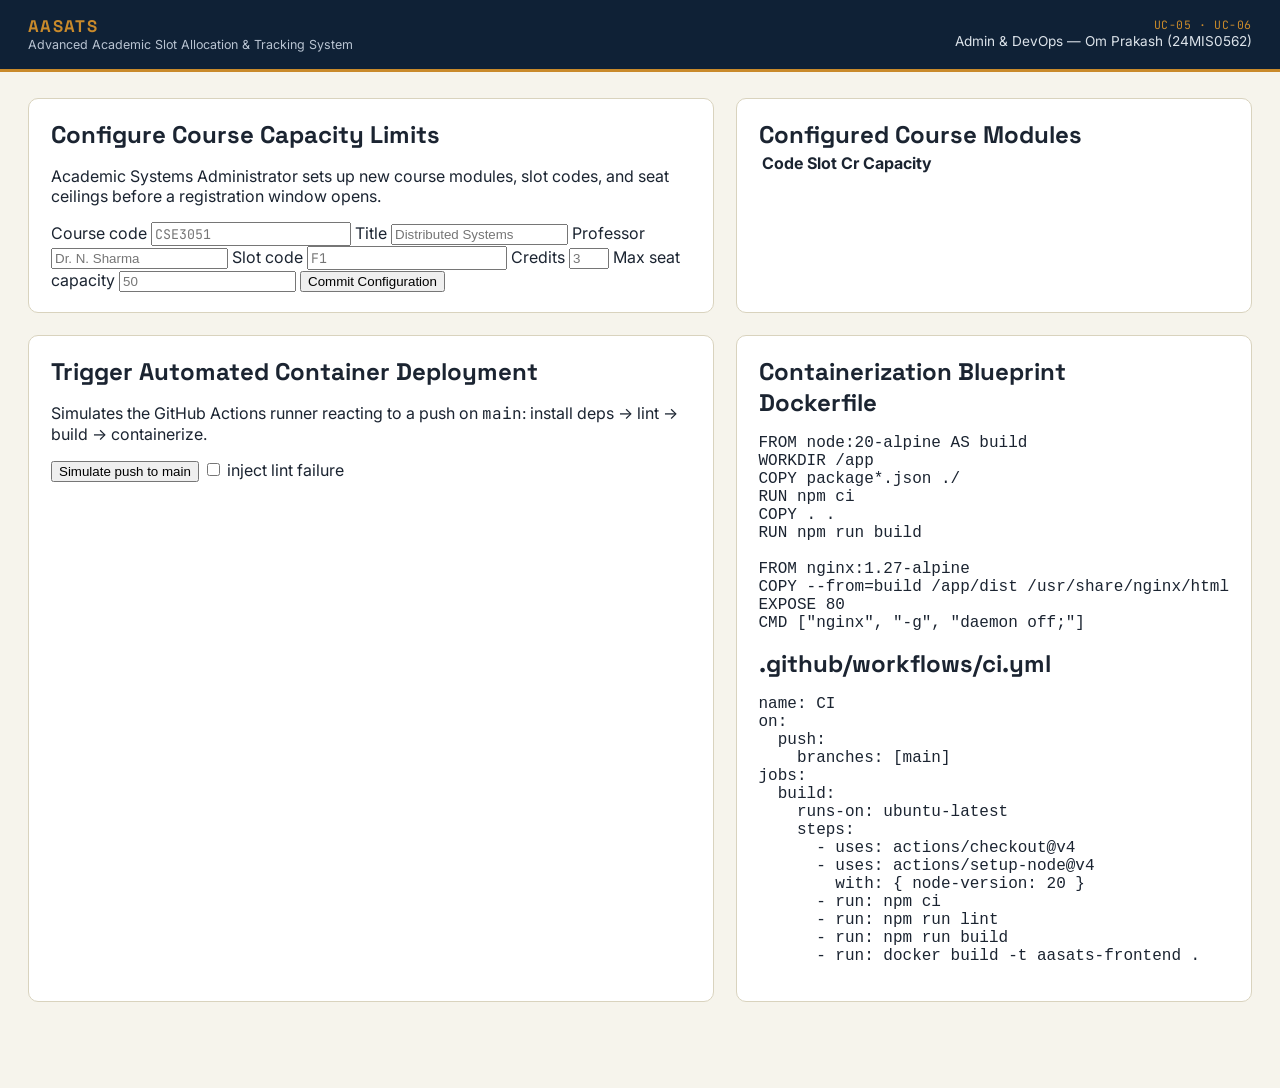
==== Index.html @ c6cb266d "om1" ====
<!DOCTYPE html>
<html lang="en">
<head>
<meta charset="UTF-8">
<meta name="viewport" content="width=device-width, initial-scale=1.0">
<title>Om Prakash — Admin &amp; DevOps Console</title>
<link rel="preconnect" href="https://fonts.googleapis.com">
<link href="https://fonts.googleapis.com/css2?family=Space+Grotesk:wght@500;600;700&family=Inter:wght@400;500;600&family=JetBrains+Mono:wght@500;700&display=swap" rel="stylesheet">
<link rel="stylesheet" href="style.css">
</head>
<body>

  <header class="topbar">
    <div class="brand">
      <span class="brand-mark">AASATS</span>
      <span class="brand-sub">Advanced Academic Slot Allocation &amp; Tracking System</span>
    </div>
    <div class="module-tag">
      <span class="module-tag-uc">UC-05 · UC-06</span>
      <span class="module-tag-name">Admin &amp; DevOps — Om Prakash (24MIS0562)</span>
    </div>
  </header>

  <main class="layout">

    <section class="panel">
      <h1>Configure Course Capacity Limits</h1>
      <p class="hint">Academic Systems Administrator sets up new course modules, slot codes, and seat ceilings before a registration window opens.</p>

      <form id="courseForm" class="form-grid" novalidate>
        <label>Course code
          <input type="text" id="f_code" class="mono" placeholder="CSE3051" required>
        </label>
        <label>Title
          <input type="text" id="f_title" placeholder="Distributed Systems" required>
        </label>
        <label>Professor
          <input type="text" id="f_prof" placeholder="Dr. N. Sharma" required>
        </label>
        <label>Slot code
          <input type="text" id="f_slot" class="mono" maxlength="3" placeholder="F1" required>
        </label>
        <label>Credits
          <input type="number" id="f_credits" min="1" max="6" placeholder="3" required>
        </label>
        <label>Max seat capacity
          <input type="number" id="f_capacity" min="0" placeholder="50" required>
        </label>
        <button type="submit" class="btn wide-btn">Commit Configuration</button>
      </form>
      <div id="formAlert" class="alert hidden"></div>
    </section>

    <section class="panel">
      <h1>Configured Course Modules</h1>
      <table class="config-table">
        <thead>
          <tr><th>Code</th><th>Slot</th><th>Cr</th><th>Capacity</th><th></th></tr>
        </thead>
        <tbody id="configTableBody"></tbody>
      </table>
    </section>

    <section class="panel wide">
      <h1>Trigger Automated Container Deployment</h1>
      <p class="hint">Simulates the GitHub Actions runner reacting to a push on <code class="mono">main</code>: install deps → lint → build → containerize.</p>
      <div class="row">
        <button id="pushBtn" class="btn">Simulate push to main</button>
        <label class="inject-toggle">
          <input type="checkbox" id="injectFail"> inject lint failure
        </label>
      </div>
      <div id="pipelineSteps" class="pipeline-steps"></div>
      <pre id="ciLog" class="log"></pre>
    </section>

    <section class="panel wide">
      <h1>Containerization Blueprint</h1>
      <div class="blueprint-grid">
        <div>
          <h2>Dockerfile</h2>
          <pre class="code-block">FROM node:20-alpine AS build
WORKDIR /app
COPY package*.json ./
RUN npm ci
COPY . .
RUN npm run build

FROM nginx:1.27-alpine
COPY --from=build /app/dist /usr/share/nginx/html
EXPOSE 80
CMD ["nginx", "-g", "daemon off;"]</pre>
        </div>
        <div>
          <h2>.github/workflows/ci.yml</h2>
          <pre class="code-block">name: CI
on:
  push:
    branches: [main]
jobs:
  build:
    runs-on: ubuntu-latest
    steps:
      - uses: actions/checkout@v4
      - uses: actions/setup-node@v4
        with: { node-version: 20 }
      - run: npm ci
      - run: npm run lint
      - run: npm run build
      - run: docker build -t aasats-frontend .</pre>
        </div>
      </div>
    </section>

  </main>

  <script src="script.js"></script>
</body>
</html>
---- style.css ----
:root{
  --ink:#0F2136;
  --ink-2:#16304C;
  --paper:#F6F4EC;
  --paper-2:#ECE8D9;
  --line:#D9D3BE;
  --amber:#C98A2B;
  --amber-deep:#96631A;
  --maroon:#8C2F39;
  --green:#2E7D5B;
  --text:#1B2431;
  --text-soft:#5B6472;
  --radius:10px;
  font-size:16px;
}
*{box-sizing:border-box;}
body{
  margin:0;
  background:var(--paper);
  color:var(--text);
  font-family:'Inter',system-ui,sans-serif;
  min-height:100vh;
}
h1,h2{
  font-family:'Space Grotesk',sans-serif;
  margin:0;
}
code, .mono{
  font-family:'JetBrains Mono',ui-monospace,monospace;
}

.topbar{
  background:var(--ink);
  color:var(--paper);
  padding:16px 28px;
  display:flex;
  align-items:center;
  justify-content:space-between;
  flex-wrap:wrap;
  gap:10px;
  border-bottom:3px solid var(--amber);
}
.brand{display:flex;flex-direction:column;line-height:1.25;}
.brand-mark{font-family:'Space Grotesk',sans-serif;font-weight:700;letter-spacing:.08em;font-size:1.05rem;color:var(--amber);}
.brand-sub{font-size:.78rem;color:#B9C4D2;}
.module-tag{text-align:right;line-height:1.3;}
.module-tag-uc{display:block;font-family:'JetBrains Mono',monospace;font-size:.72rem;color:var(--amber);letter-spacing:.05em;}
.module-tag-name{display:block;font-size:.85rem;color:#DCE3EA;}

.layout{
  display:grid;
  grid-template-columns:1.7fr 1fr;
  gap:22px;
  padding:26px 28px 60px;
  max-width:1280px;
  margin:0 auto;
}
@media (max-width:880px){
  .layout{grid-template-columns:1fr;}
}

.panel{
  background:#fff;
  border:1px solid var(--line);
  border-radius:var(--radius);
  padding:20px 22px;
}
.panel-head{
  display:flex;
  align-items:center;
  justify-content:space-between;
  gap:12px;
  margin-bottom:16px;
  flex-wrap:wrap;
}
.panel-head h1{font-size:1.25rem;}

#searchInput{
  border:1px solid var(--line);
  border-radius:8px;
  padding:8px 12px;
  font-family:'Inter',sans-serif;
  font-size:.85rem;
  width:250px;
  max-width:100%;
  background:var(--paper);
}
#searchInput:focus{outline:2px solid var(--amber);outline-offset:1px;}

.catalog-grid{
  display:grid;
  grid-template-columns:repeat(auto-fill,minmax(230px,1fr));
  gap:14px;
}
.course-card{
  border:1px solid var(--line);
  border-radius:var(--radius);
  padding:14px;
  background:var(--paper);
  display:flex;
  flex-direction:column;
  gap:8px;
  transition:border-color .15s ease, transform .1s ease;
}
.course-card:hover{border-color:var(--amber-deep);}
.course-card.is-full{opacity:.72;}
.course-card-top{display:flex;justify-content:space-between;align-items:flex-start;gap:8px;}
.course-code{font-weight:700;font-size:.95rem;}
.slot-pill{
  font-family:'JetBrains Mono',monospace;
  font-size:.72rem;
  font-weight:700;
  padding:2px 8px;
  border-radius:999px;
  background:var(--ink-2);
  color:#fff;
  letter-spacing:.03em;
}
.course-title{font-size:.92rem;font-weight:600;line-height:1.3;}
.course-meta{font-size:.78rem;color:var(--text-soft);}
.course-bottom{display:flex;align-items:center;justify-content:space-between;gap:8px;margin-top:4px;}
.seat-badge{font-size:.72rem;font-weight:600;padding:3px 8px;border-radius:6px;}
.seat-badge.ok{background:#E4F2EA;color:var(--green);}
.seat-badge.low{background:#FBEBD6;color:var(--amber-deep);}
.seat-badge.full{background:#F5DEE0;color:var(--maroon);}

.register-btn{
  border:none;
  background:var(--ink);
  color:#fff;
  font-family:'Inter',sans-serif;
  font-weight:600;
  font-size:.8rem;
  padding:7px 14px;
  border-radius:7px;
  cursor:pointer;
}
.register-btn:hover{background:var(--ink-2);}
.register-btn:disabled{background:#C7CCD2;cursor:not-allowed;}

.empty-state{
  text-align:center;
  color:var(--maroon);
  font-weight:600;
  padding:30px 10px;
  border:1px dashed var(--maroon);
  border-radius:var(--radius);
  margin-top:10px;
}
.hidden{display:none;}

.credit-counter{
  font-family:'JetBrains Mono',monospace;
  font-size:.78rem;
  background:var(--paper-2);
  padding:4px 10px;
  border-radius:999px;
  color:var(--ink);
}

.timetable-grid{
  display:grid;
  grid-template-columns:repeat(2,1fr);
  gap:8px;
  margin-bottom:20px;
}
.slot-cell{
  border:1px solid var(--line);
  border-radius:8px;
  padding:10px 8px;
  min-height:56px;
  background:var(--paper);
  display:flex;
  flex-direction:column;
  justify-content:center;
  gap:2px;
}
.slot-cell .slot-code{font-family:'JetBrains Mono',monospace;font-size:.7rem;color:var(--text-soft);}
.slot-cell.filled{background:var(--ink);border-color:var(--ink);}
.slot-cell.filled .slot-code{color:var(--amber);}
.slot-cell .slot-course{font-size:.78rem;font-weight:600;color:var(--text);}
.slot-cell.filled .slot-course{color:#fff;}

.registered-list-wrap h2{font-size:.95rem;margin-bottom:8px;}
.registered-list{list-style:none;margin:0;padding:0;display:flex;flex-direction:column;gap:6px;}
.registered-list li{
  border:1px solid var(--line);
  border-radius:7px;
  padding:8px 10px;
  font-size:.82rem;
  display:flex;
  justify-content:space-between;
  gap:6px;
}
.registered-empty{color:var(--text-soft);border-style:dashed !important;font-size:.78rem !important;}

.toast-root{
  position:fixed;
  bottom:20px;
  right:20px;
  display:flex;
  flex-direction:column;
  gap:10px;
  z-index:50;
}
.toast{
  min-width:250px;
  max-width:340px;
  padding:12px 16px;
  border-radius:8px;
  font-size:.85rem;
  font-weight:600;
  color:#fff;
  box-shadow:0 8px 20px rgba(15,33,54,.25);
  animation:toastIn .18s ease-out;
}
.toast.success{background:var(--green);}
.toast.error{background:var(--maroon);}
@keyframes toastIn{from{transform:translateY(8px);opacity:0;}to{transform:translateY(0);opacity:1;}}
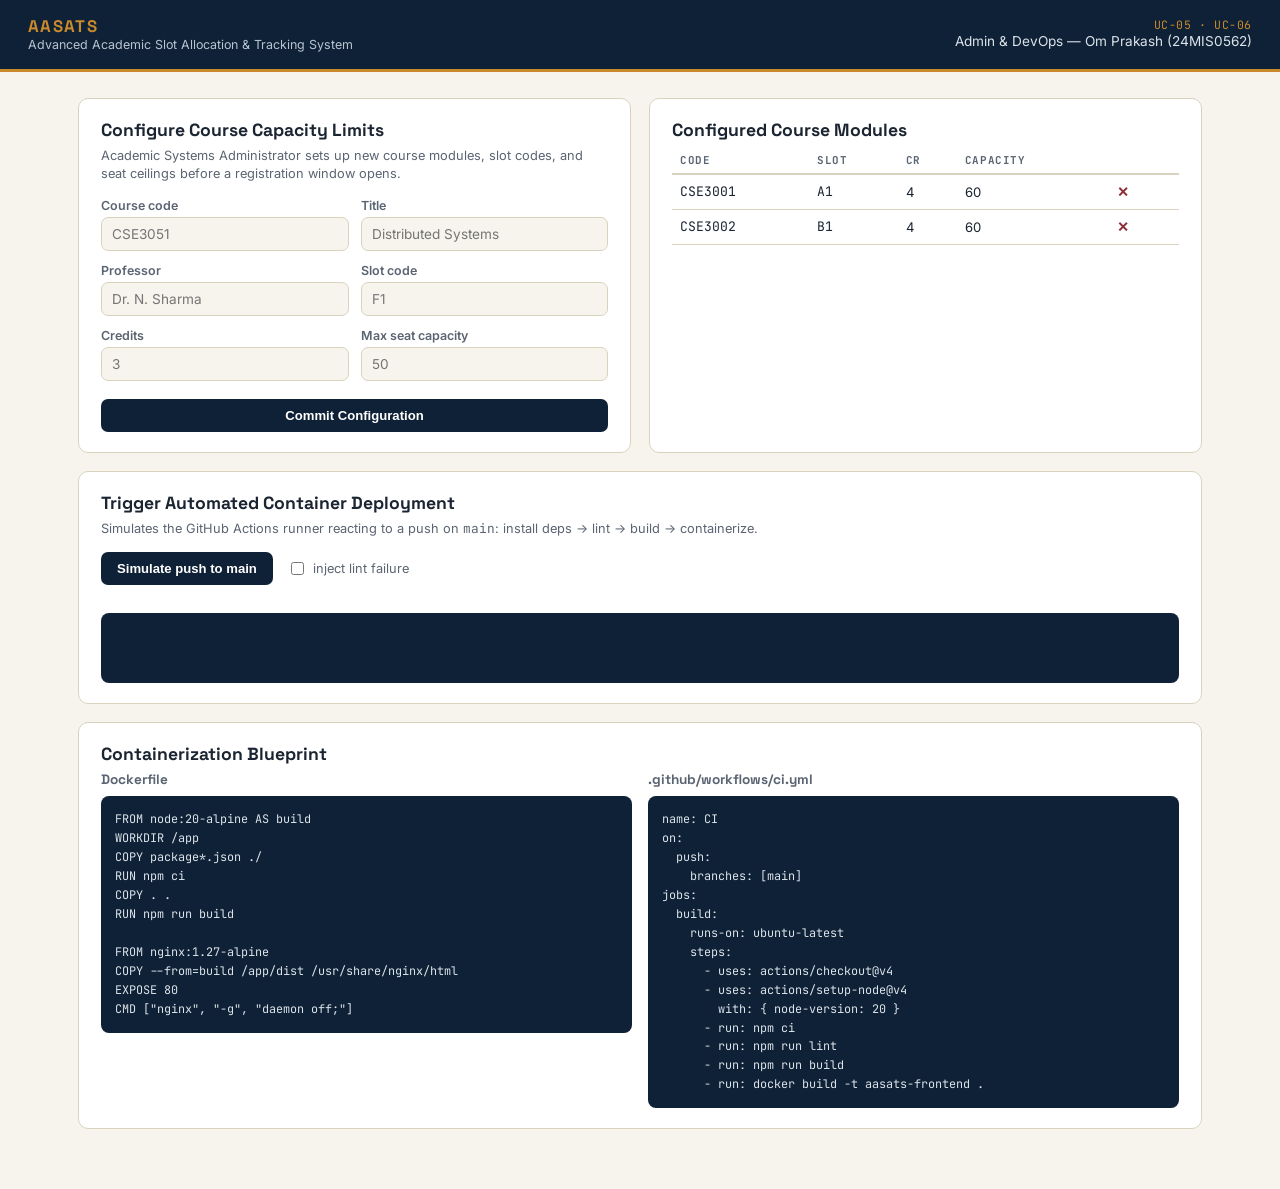
==== commit 3a9ab882: "save" ====
--- a/Index.html
+++ b/Index.html
@@ -1,6 +1,8 @@
 <!DOCTYPE html>
 <html lang="en">
 <head>
+<head>
+    
 <meta charset="UTF-8">
 <meta name="viewport" content="width=device-width, initial-scale=1.0">
 <title>Om Prakash — Admin &amp; DevOps Console</title>
--- a/style.css
+++ b/style.css
@@ -5,39 +5,21 @@
   --paper-2:#ECE8D9;
   --line:#D9D3BE;
   --amber:#C98A2B;
-  --amber-deep:#96631A;
   --maroon:#8C2F39;
   --green:#2E7D5B;
   --text:#1B2431;
   --text-soft:#5B6472;
   --radius:10px;
-  font-size:16px;
 }
 *{box-sizing:border-box;}
-body{
-  margin:0;
-  background:var(--paper);
-  color:var(--text);
-  font-family:'Inter',system-ui,sans-serif;
-  min-height:100vh;
-}
-h1,h2{
-  font-family:'Space Grotesk',sans-serif;
-  margin:0;
-}
-code, .mono{
-  font-family:'JetBrains Mono',ui-monospace,monospace;
-}
+body{margin:0;background:var(--paper);color:var(--text);font-family:'Inter',system-ui,sans-serif;}
+h1{font-family:'Space Grotesk',sans-serif;font-size:1.1rem;margin:0 0 6px;}
+h2{font-family:'Space Grotesk',sans-serif;font-size:.85rem;margin:0 0 8px;color:var(--text-soft);}
+code,.mono{font-family:'JetBrains Mono',ui-monospace,monospace;}
 
 .topbar{
-  background:var(--ink);
-  color:var(--paper);
-  padding:16px 28px;
-  display:flex;
-  align-items:center;
-  justify-content:space-between;
-  flex-wrap:wrap;
-  gap:10px;
+  background:var(--ink);color:var(--paper);padding:16px 28px;
+  display:flex;align-items:center;justify-content:space-between;flex-wrap:wrap;gap:10px;
   border-bottom:3px solid var(--amber);
 }
 .brand{display:flex;flex-direction:column;line-height:1.25;}
@@ -48,172 +30,68 @@
 .module-tag-name{display:block;font-size:.85rem;color:#DCE3EA;}
 
 .layout{
-  display:grid;
-  grid-template-columns:1.7fr 1fr;
-  gap:22px;
-  padding:26px 28px 60px;
-  max-width:1280px;
-  margin:0 auto;
+  display:grid;grid-template-columns:1fr 1fr;gap:18px;
+  padding:26px 28px 60px;max-width:1180px;margin:0 auto;
 }
-@media (max-width:880px){
-  .layout{grid-template-columns:1fr;}
+.panel.wide{grid-column:1 / -1;}
+@media (max-width:820px){ .layout{grid-template-columns:1fr;} }
+
+.panel{background:#fff;border:1px solid var(--line);border-radius:var(--radius);padding:20px 22px;}
+.hint{font-size:.8rem;color:var(--text-soft);margin:0 0 14px;line-height:1.45;}
+
+.form-grid{display:grid;grid-template-columns:1fr 1fr;gap:12px;}
+.form-grid label{display:flex;flex-direction:column;gap:4px;font-size:.78rem;font-weight:600;color:var(--text-soft);}
+.form-grid input{
+  border:1px solid var(--line);border-radius:7px;padding:8px 10px;
+  font-family:'Inter',sans-serif;font-size:.85rem;background:var(--paper);color:var(--text);
 }
+.form-grid input:focus{outline:2px solid var(--amber);outline-offset:1px;}
+.wide-btn{grid-column:1 / -1;margin-top:6px;}
 
-.panel{
-  background:#fff;
-  border:1px solid var(--line);
-  border-radius:var(--radius);
-  padding:20px 22px;
+.btn{
+  border:none;background:var(--ink);color:#fff;font-weight:700;font-size:.82rem;
+  padding:9px 16px;border-radius:7px;cursor:pointer;
 }
-.panel-head{
-  display:flex;
-  align-items:center;
-  justify-content:space-between;
-  gap:12px;
-  margin-bottom:16px;
-  flex-wrap:wrap;
-}
-.panel-head h1{font-size:1.25rem;}
+.btn:hover{background:var(--ink-2);}
 
-#searchInput{
-  border:1px solid var(--line);
-  border-radius:8px;
-  padding:8px 12px;
-  font-family:'Inter',sans-serif;
-  font-size:.85rem;
-  width:250px;
-  max-width:100%;
-  background:var(--paper);
-}
-#searchInput:focus{outline:2px solid var(--amber);outline-offset:1px;}
-
-.catalog-grid{
-  display:grid;
-  grid-template-columns:repeat(auto-fill,minmax(230px,1fr));
-  gap:14px;
-}
-.course-card{
-  border:1px solid var(--line);
-  border-radius:var(--radius);
-  padding:14px;
-  background:var(--paper);
-  display:flex;
-  flex-direction:column;
-  gap:8px;
-  transition:border-color .15s ease, transform .1s ease;
-}
-.course-card:hover{border-color:var(--amber-deep);}
-.course-card.is-full{opacity:.72;}
-.course-card-top{display:flex;justify-content:space-between;align-items:flex-start;gap:8px;}
-.course-code{font-weight:700;font-size:.95rem;}
-.slot-pill{
-  font-family:'JetBrains Mono',monospace;
-  font-size:.72rem;
-  font-weight:700;
-  padding:2px 8px;
-  border-radius:999px;
-  background:var(--ink-2);
-  color:#fff;
-  letter-spacing:.03em;
-}
-.course-title{font-size:.92rem;font-weight:600;line-height:1.3;}
-.course-meta{font-size:.78rem;color:var(--text-soft);}
-.course-bottom{display:flex;align-items:center;justify-content:space-between;gap:8px;margin-top:4px;}
-.seat-badge{font-size:.72rem;font-weight:600;padding:3px 8px;border-radius:6px;}
-.seat-badge.ok{background:#E4F2EA;color:var(--green);}
-.seat-badge.low{background:#FBEBD6;color:var(--amber-deep);}
-.seat-badge.full{background:#F5DEE0;color:var(--maroon);}
-
-.register-btn{
-  border:none;
-  background:var(--ink);
-  color:#fff;
-  font-family:'Inter',sans-serif;
-  font-weight:600;
-  font-size:.8rem;
-  padding:7px 14px;
-  border-radius:7px;
-  cursor:pointer;
-}
-.register-btn:hover{background:var(--ink-2);}
-.register-btn:disabled{background:#C7CCD2;cursor:not-allowed;}
-
-.empty-state{
-  text-align:center;
-  color:var(--maroon);
-  font-weight:600;
-  padding:30px 10px;
-  border:1px dashed var(--maroon);
-  border-radius:var(--radius);
-  margin-top:10px;
-}
+.alert{margin-top:12px;padding:10px 14px;border-radius:8px;font-size:.82rem;font-weight:600;}
+.alert.error{background:#F5DEE0;color:var(--maroon);border:1px solid var(--maroon);}
+.alert.success{background:#E4F2EA;color:var(--green);border:1px solid var(--green);}
 .hidden{display:none;}
 
-.credit-counter{
-  font-family:'JetBrains Mono',monospace;
-  font-size:.78rem;
-  background:var(--paper-2);
-  padding:4px 10px;
-  border-radius:999px;
-  color:var(--ink);
+.config-table{width:100%;border-collapse:collapse;font-size:.82rem;}
+.config-table th{
+  text-align:left;font-family:'JetBrains Mono',monospace;font-size:.68rem;text-transform:uppercase;
+  letter-spacing:.05em;color:var(--text-soft);padding:6px 8px;border-bottom:2px solid var(--line);
 }
+.config-table td{padding:8px;border-bottom:1px solid var(--line);}
+.config-table td.mono{font-family:'JetBrains Mono',monospace;}
+.remove-btn{border:none;background:none;color:var(--maroon);cursor:pointer;font-weight:700;font-size:.9rem;}
 
-.timetable-grid{
-  display:grid;
-  grid-template-columns:repeat(2,1fr);
-  gap:8px;
-  margin-bottom:20px;
+.row{display:flex;gap:14px;align-items:center;flex-wrap:wrap;margin-bottom:14px;}
+.inject-toggle{font-size:.8rem;color:var(--text-soft);display:flex;align-items:center;gap:6px;}
+
+.pipeline-steps{display:flex;flex-wrap:wrap;gap:8px;margin-bottom:14px;}
+.step-chip{
+  font-family:'JetBrains Mono',monospace;font-size:.72rem;font-weight:700;
+  padding:5px 12px;border-radius:999px;background:var(--paper-2);color:var(--text-soft);
+  border:1px solid var(--line);
 }
-.slot-cell{
-  border:1px solid var(--line);
-  border-radius:8px;
-  padding:10px 8px;
-  min-height:56px;
-  background:var(--paper);
-  display:flex;
-  flex-direction:column;
-  justify-content:center;
-  gap:2px;
+.step-chip.running{background:var(--amber);color:#fff;border-color:var(--amber);}
+.step-chip.done{background:var(--green);color:#fff;border-color:var(--green);}
+.step-chip.failed{background:var(--maroon);color:#fff;border-color:var(--maroon);}
+
+.log{
+  background:var(--ink);color:#B9C4D2;border-radius:8px;padding:14px;
+  font-family:'JetBrains Mono',monospace;font-size:.78rem;line-height:1.7;
+  min-height:70px;max-height:220px;overflow-y:auto;white-space:pre-wrap;margin:0;
 }
-.slot-cell .slot-code{font-family:'JetBrains Mono',monospace;font-size:.7rem;color:var(--text-soft);}
-.slot-cell.filled{background:var(--ink);border-color:var(--ink);}
-.slot-cell.filled .slot-code{color:var(--amber);}
-.slot-cell .slot-course{font-size:.78rem;font-weight:600;color:var(--text);}
-.slot-cell.filled .slot-course{color:#fff;}
+.log .ok{color:#8FE0BC;}
+.log .bad{color:#F3AEB4;}
 
-.registered-list-wrap h2{font-size:.95rem;margin-bottom:8px;}
-.registered-list{list-style:none;margin:0;padding:0;display:flex;flex-direction:column;gap:6px;}
-.registered-list li{
-  border:1px solid var(--line);
-  border-radius:7px;
-  padding:8px 10px;
-  font-size:.82rem;
-  display:flex;
-  justify-content:space-between;
-  gap:6px;
-}
-.registered-empty{color:var(--text-soft);border-style:dashed !important;font-size:.78rem !important;}
-
-.toast-root{
-  position:fixed;
-  bottom:20px;
-  right:20px;
-  display:flex;
-  flex-direction:column;
-  gap:10px;
-  z-index:50;
-}
-.toast{
-  min-width:250px;
-  max-width:340px;
-  padding:12px 16px;
-  border-radius:8px;
-  font-size:.85rem;
-  font-weight:600;
-  color:#fff;
-  box-shadow:0 8px 20px rgba(15,33,54,.25);
-  animation:toastIn .18s ease-out;
-}
-.toast.success{background:var(--green);}
-.toast.error{background:var(--maroon);}
-@keyframes toastIn{from{transform:translateY(8px);opacity:0;}to{transform:translateY(0);opacity:1;}}+.blueprint-grid{display:grid;grid-template-columns:1fr 1fr;gap:16px;}
+@media (max-width:700px){ .blueprint-grid{grid-template-columns:1fr;} }
+.code-block{
+  background:var(--ink);color:#DCE3EA;border-radius:8px;padding:14px;
+  font-family:'JetBrains Mono',monospace;font-size:.74rem;line-height:1.6;overflow-x:auto;margin:0;
+}
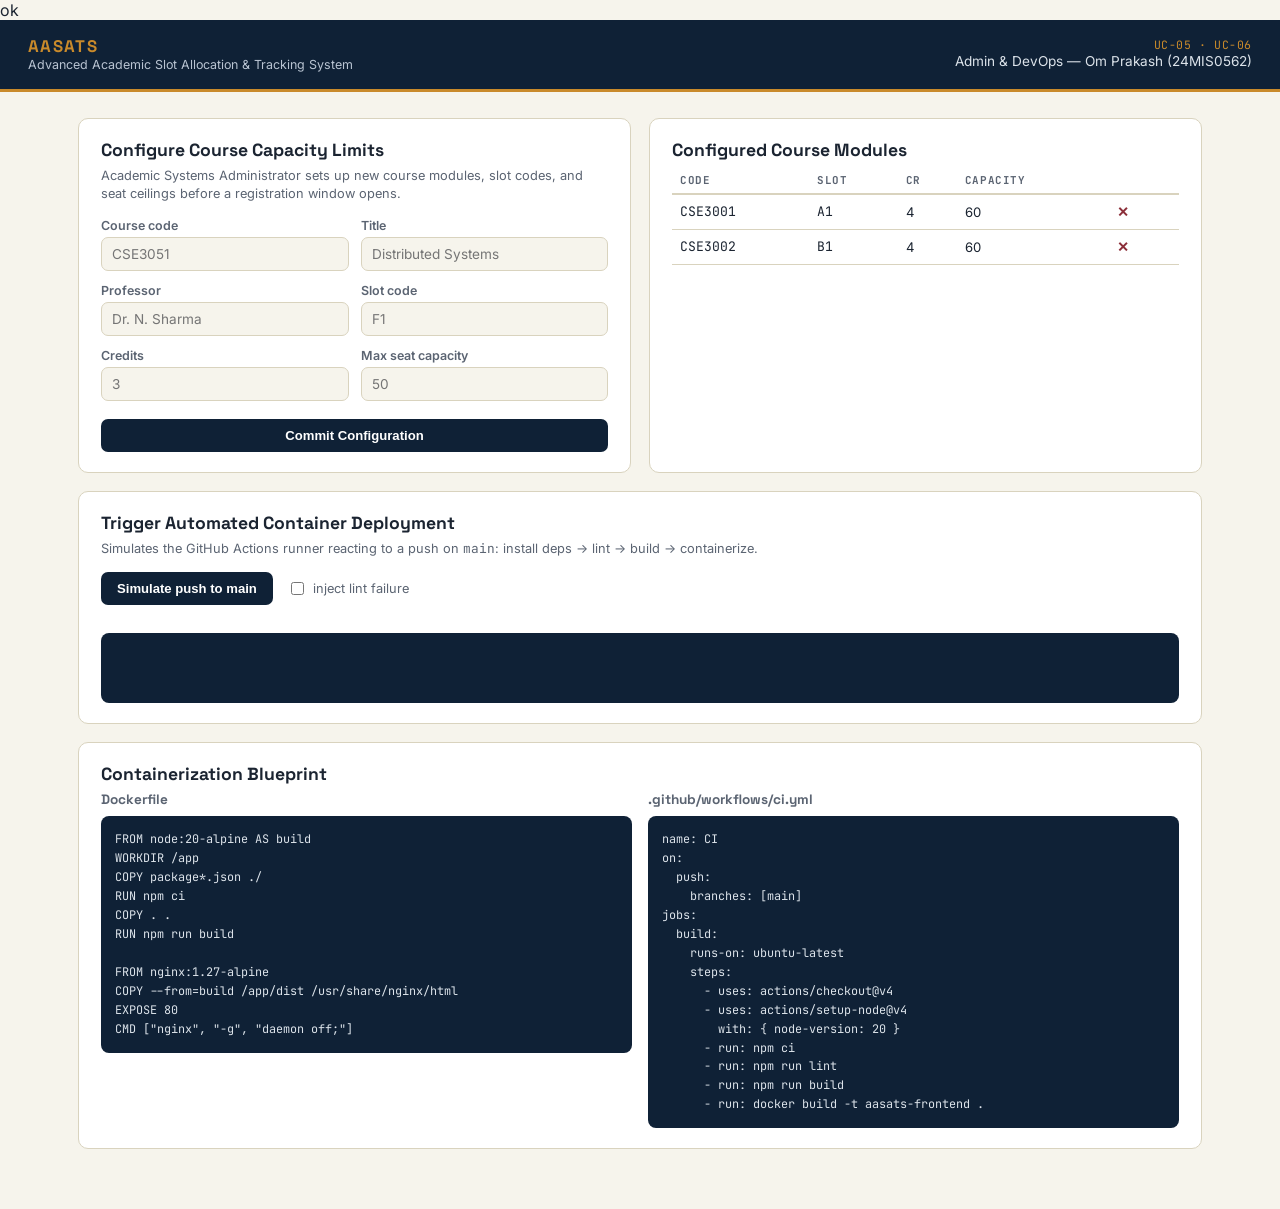
==== commit 4153c46d: "saeeee" ====
--- a/Index.html
+++ b/Index.html
@@ -2,6 +2,7 @@
 <html lang="en">
 <head>
 <head>
+    ok
     
 <meta charset="UTF-8">
 <meta name="viewport" content="width=device-width, initial-scale=1.0">
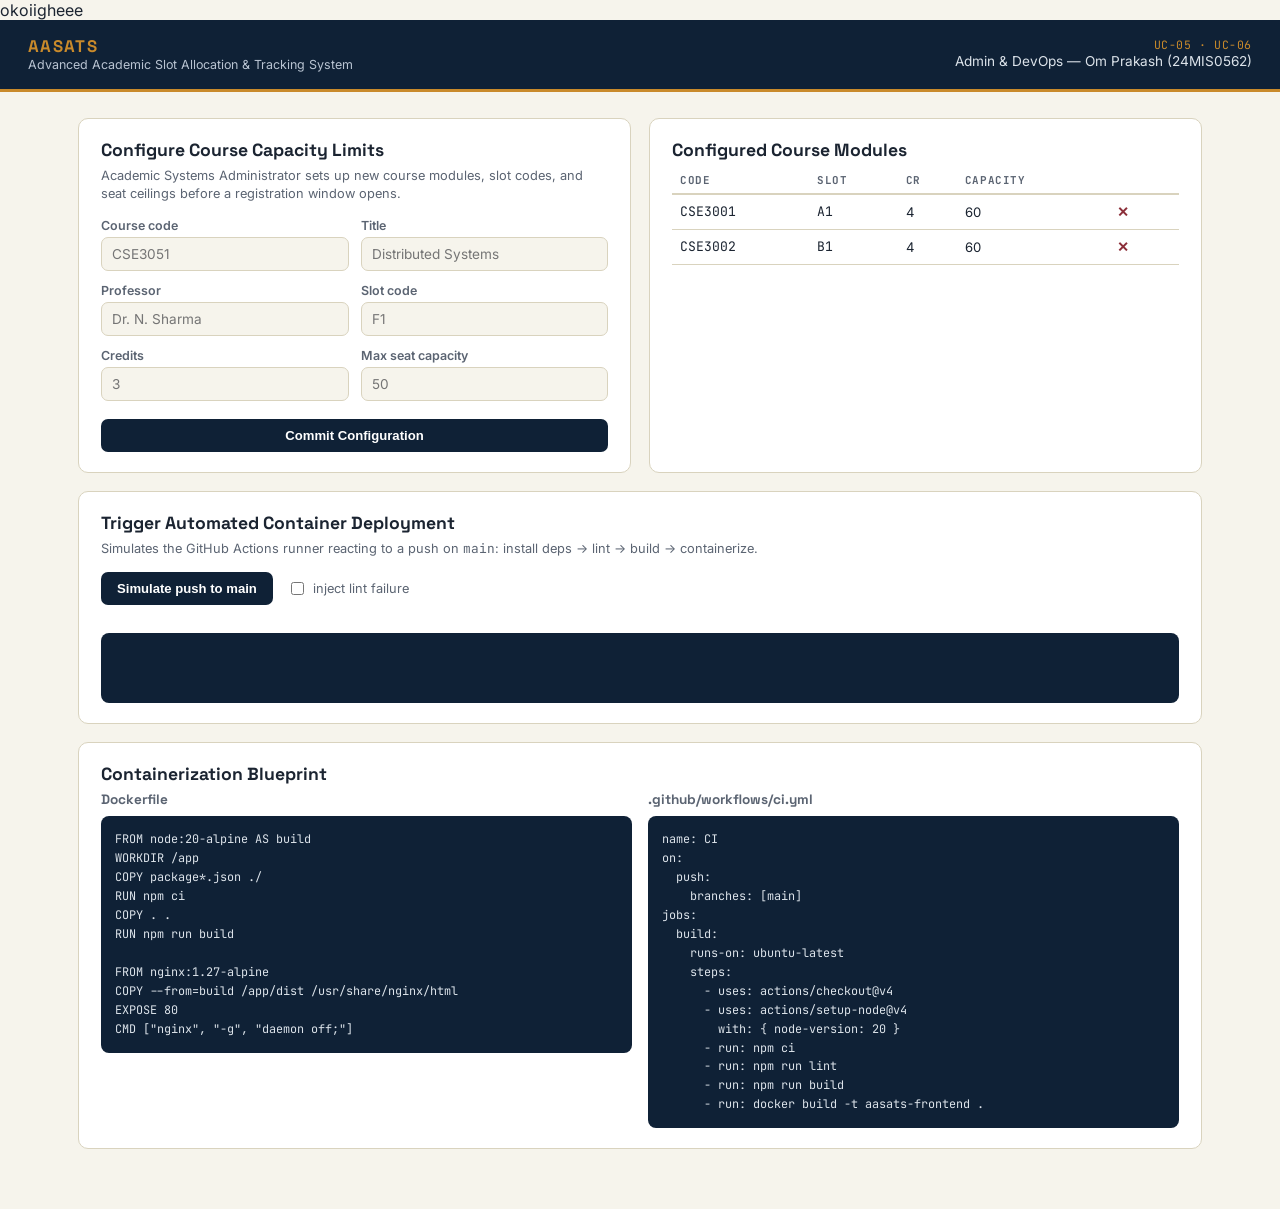
==== commit 0e0ff505: "ghee" ====
--- a/Index.html
+++ b/Index.html
@@ -2,7 +2,7 @@
 <html lang="en">
 <head>
 <head>
-    ok
+    okoiigheee
     
 <meta charset="UTF-8">
 <meta name="viewport" content="width=device-width, initial-scale=1.0">
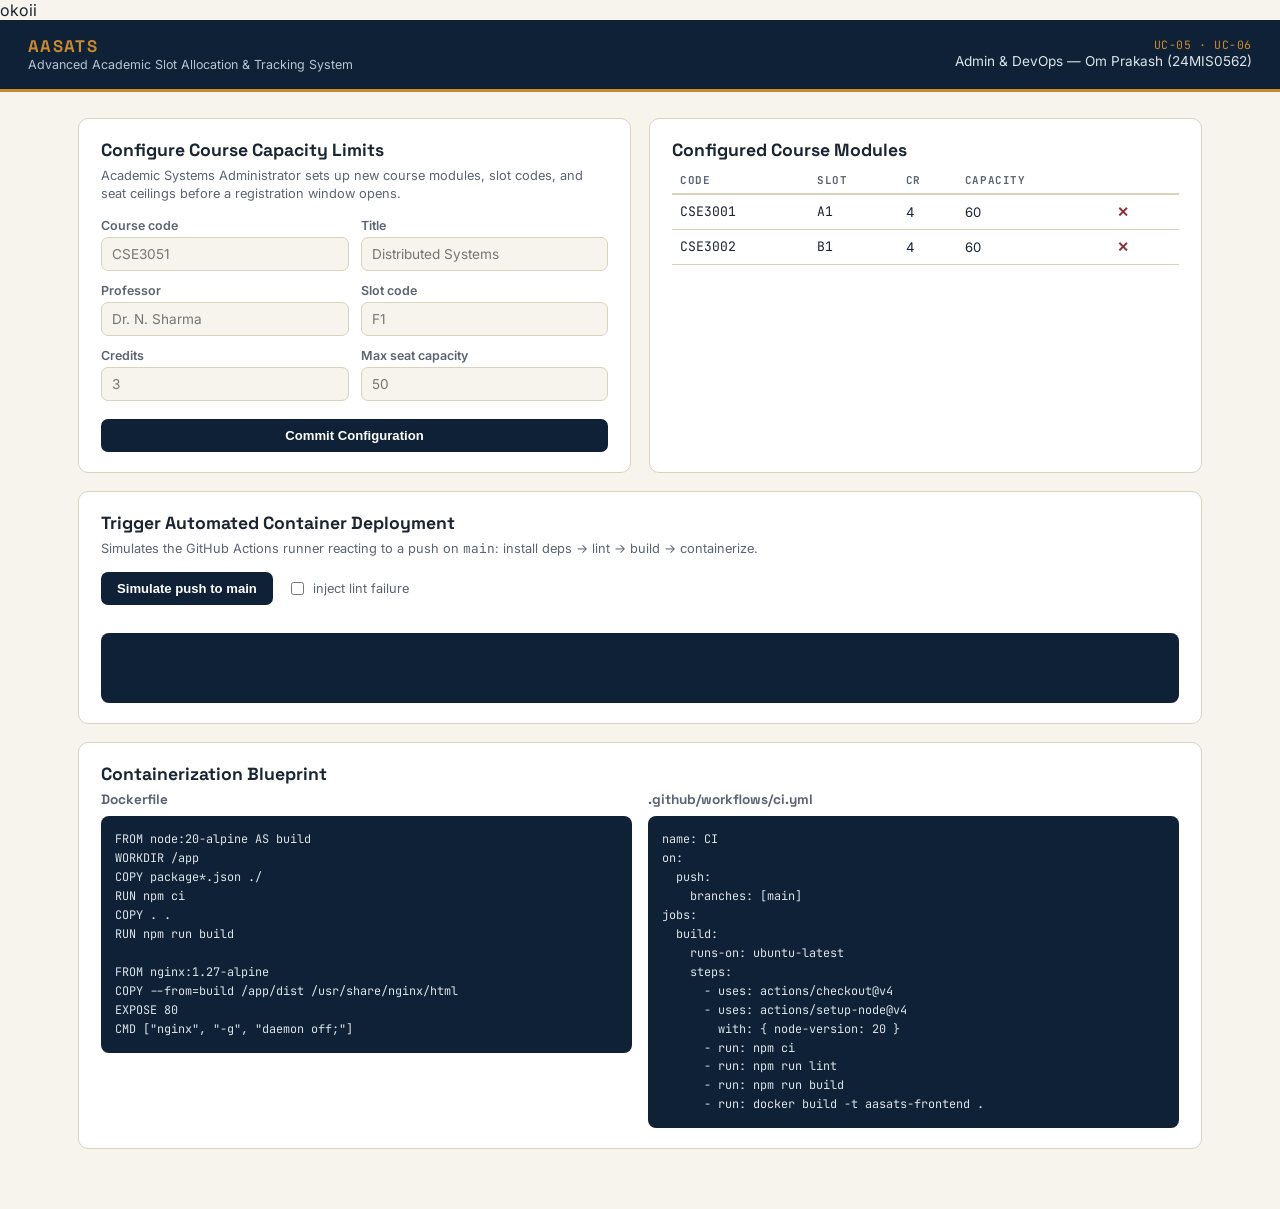
==== commit 50bdc408: "dswwww" ====
--- a/Index.html
+++ b/Index.html
@@ -2,7 +2,7 @@
 <html lang="en">
 <head>
 <head>
-    okoiigheee
+    okoii
     
 <meta charset="UTF-8">
 <meta name="viewport" content="width=device-width, initial-scale=1.0">
--- a/style.css
+++ b/style.css
@@ -86,7 +86,7 @@
   font-family:'JetBrains Mono',monospace;font-size:.78rem;line-height:1.7;
   min-height:70px;max-height:220px;overflow-y:auto;white-space:pre-wrap;margin:0;
 }
-.log .ok{color:#8FE0BC;}
+.log .ok{color:#b3e08f;}
 .log .bad{color:#F3AEB4;}
 
 .blueprint-grid{display:grid;grid-template-columns:1fr 1fr;gap:16px;}
